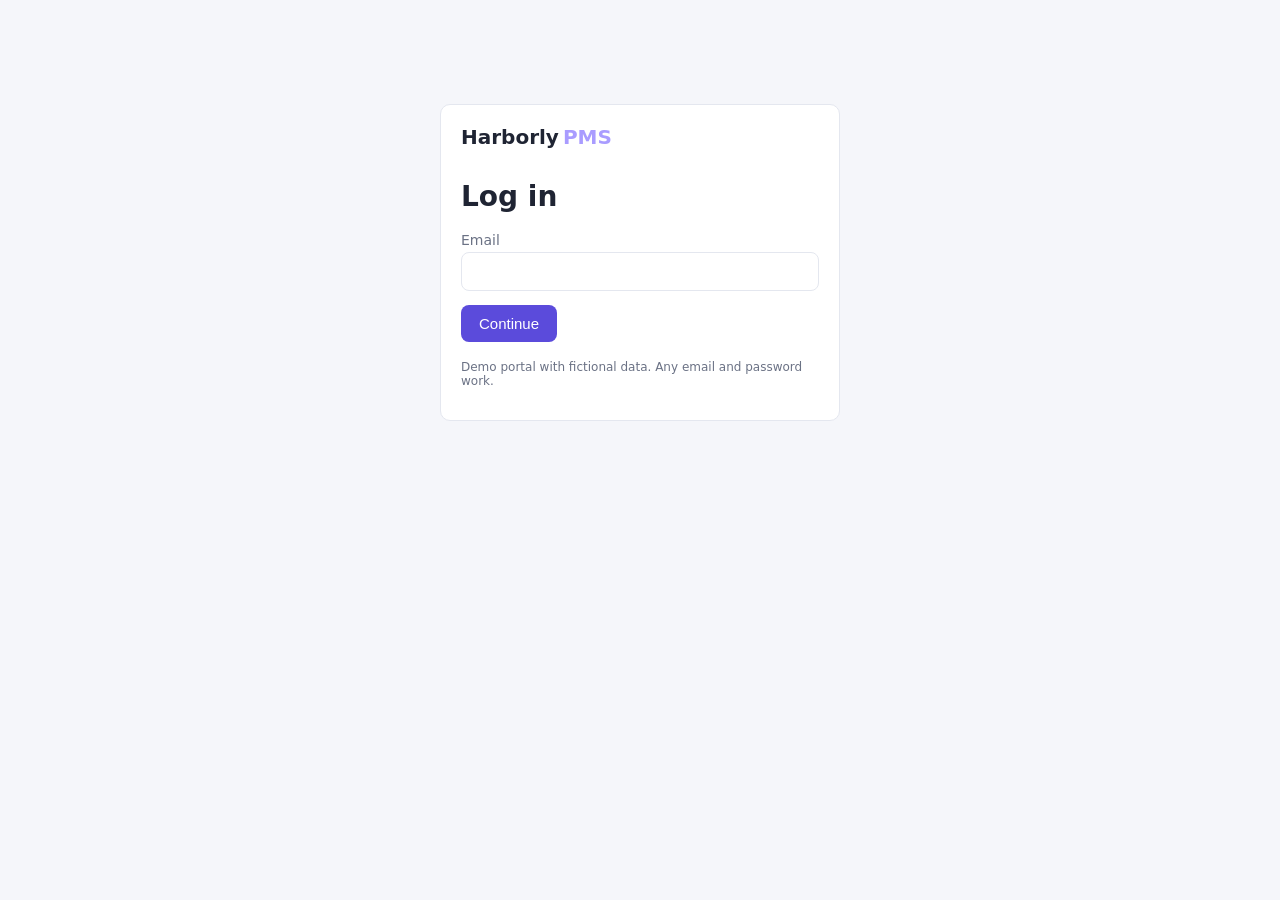
==== account.html @ 0a03e641 "Harborly PMS demo portal (fictional data) Co-Authored-By: Claude Opus 5.5 <noreply@anthropic.com> Cl" ====
<!doctype html><html lang="en"><head><meta charset="utf-8"><meta name="viewport" content="width=device-width,initial-scale=1"><title>Account - Harborly PMS</title><link rel="stylesheet" href="style.css"><script src="data.js"></script></head>
<body data-page="account"><div id="app"><div class="content"><header id="top"></header><main id="main"></main></div></div><script src="app.js"></script></body></html>
---- style.css ----
:root{--bg:#f5f6fa;--card:#fff;--ink:#1f2433;--muted:#6b7285;--brand:#5b4bdb;--line:#e4e7ef;--side:#1c1f2e}
*{box-sizing:border-box}body{margin:0;font-family:system-ui,-apple-system,Segoe UI,Roboto,sans-serif;background:var(--bg);color:var(--ink);font-size:14px}
#app{display:flex;min-height:100vh}.side{width:210px;background:var(--side);color:#cfd3e6;padding:18px 0;flex-shrink:0}
.brand{font-weight:800;font-size:20px;color:#fff;padding:0 20px 18px}.brand span{color:#a99cff;margin-left:4px;font-weight:600}
.brand.big{color:var(--ink);padding:0 0 12px}.side nav a{display:block;padding:10px 20px;color:#cfd3e6;text-decoration:none}.side nav a.on,.side nav a:hover{background:#2b2f45;color:#fff}
.content{flex:1;min-width:0}#top{display:flex;justify-content:space-between;align-items:center;padding:16px 28px;background:#fff;border-bottom:1px solid var(--line)}
#top h1{font-size:20px;margin:0}.who a{color:var(--brand)}#main{padding:24px 28px}
.card{background:var(--card);border:1px solid var(--line);border-radius:10px;padding:20px;margin-bottom:18px}.card h2{font-size:16px;margin:0 0 12px}
.grid{display:grid;grid-template-columns:repeat(3,1fr);gap:16px}.grid2{display:grid;grid-template-columns:1fr 1fr;gap:16px}.stat b{display:block;font-size:28px}
table{width:100%;border-collapse:collapse}th,td{text-align:left;padding:8px 10px;border-bottom:1px solid var(--line);white-space:nowrap}th{color:var(--muted);font-weight:600;font-size:12px;text-transform:uppercase}
.scroll{overflow-x:auto}.mono{font-family:ui-monospace,Menlo,monospace;font-size:12px}.muted{color:var(--muted)}
.kv{display:grid;grid-template-columns:170px 1fr;gap:8px 12px;margin:0}.kv dt{color:var(--muted)}.kv dd{margin:0}
.pill{padding:2px 8px;border-radius:10px;background:#eef;font-size:12px}.pill.inactive,.pill.cancelled{background:#fde8e8}.pill.active,.pill.confirmed{background:#e3f6ea}
.tabs{display:flex;gap:4px;margin-bottom:14px}.tabs a{padding:8px 14px;border-radius:8px;text-decoration:none;color:var(--ink);background:#e9ebf3}.tabs a.on{background:var(--brand);color:#fff}
.pager{margin-top:14px}.pager a{color:var(--brand);margin:0 6px}.chips{list-style:none;padding:0;display:flex;flex-wrap:wrap;gap:6px}.chips li{background:#eef;padding:4px 10px;border-radius:12px}
.photos{display:flex;gap:10px}.photos img{width:200px;border-radius:8px}tr.blocked td{background:#fafafa;color:#888}
.auth{max-width:400px;margin:80px auto}label{display:block;margin:12px 0 4px;color:var(--muted)}input{width:100%;padding:10px;border:1px solid var(--line);border-radius:8px;font-size:15px}
.filters{display:flex;gap:12px;align-items:end}.filters label{margin:0}.filters input{width:auto}
button{background:var(--brand);color:#fff;border:0;border-radius:8px;padding:10px 18px;font-size:15px;cursor:pointer;margin-top:14px}.note{font-size:12px;color:var(--muted);margin-top:18px}
@media(max-width:800px){#app{flex-direction:column}.side{width:auto}.grid,.grid2{grid-template-columns:1fr}}
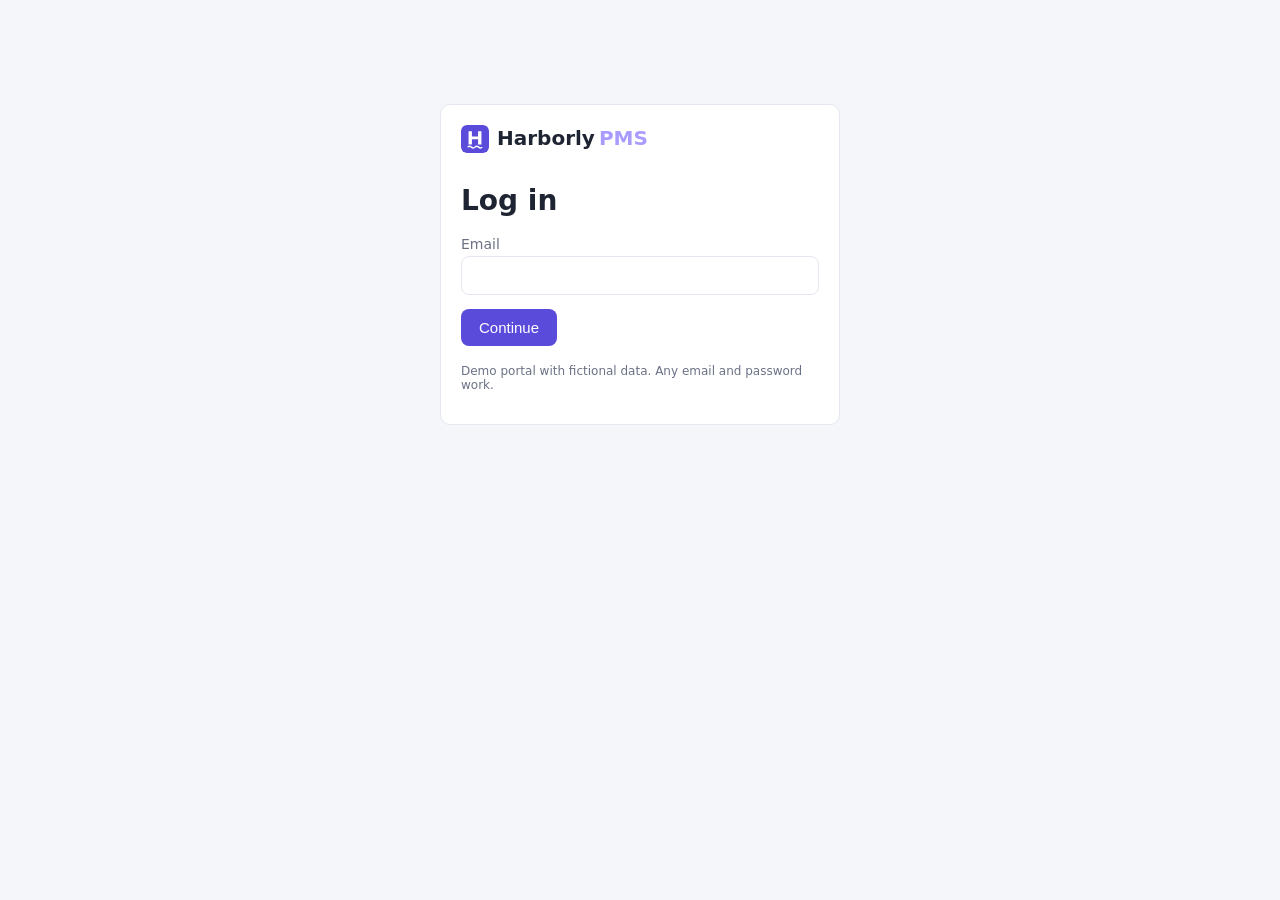
==== commit 56984c60: "Add Harborly logo, favicon and touch icon Co-Authored-By: Claude Opus 5.5 <noreply@anthropic.com> Cl" ====
--- a/account.html
+++ b/account.html
@@ -1,2 +1,2 @@
-<!doctype html><html lang="en"><head><meta charset="utf-8"><meta name="viewport" content="width=device-width,initial-scale=1"><title>Account - Harborly PMS</title><link rel="stylesheet" href="style.css"><script src="data.js"></script></head>
+<!doctype html><html lang="en"><head><meta charset="utf-8"><meta name="viewport" content="width=device-width,initial-scale=1"><title>Account - Harborly PMS</title><link rel="stylesheet" href="style.css"><link rel="icon" href="favicon.ico" sizes="32x32"><link rel="icon" href="logo.svg" type="image/svg+xml"><link rel="apple-touch-icon" href="apple-touch-icon.png"><meta property="og:image" content="https://fredeck-deck.github.io/harborly-pms-demo/logo-512.png"><meta property="og:site_name" content="Harborly PMS"><script src="data.js"></script></head>
 <body data-page="account"><div id="app"><div class="content"><header id="top"></header><main id="main"></main></div></div><script src="app.js"></script></body></html>
--- a/style.css
+++ b/style.css
@@ -18,3 +18,4 @@
 .filters{display:flex;gap:12px;align-items:end}.filters label{margin:0}.filters input{width:auto}
 button{background:var(--brand);color:#fff;border:0;border-radius:8px;padding:10px 18px;font-size:15px;cursor:pointer;margin-top:14px}.note{font-size:12px;color:var(--muted);margin-top:18px}
 @media(max-width:800px){#app{flex-direction:column}.side{width:auto}.grid,.grid2{grid-template-columns:1fr}}
+.logo{width:28px;height:28px;vertical-align:middle;margin-right:8px;border-radius:6px}
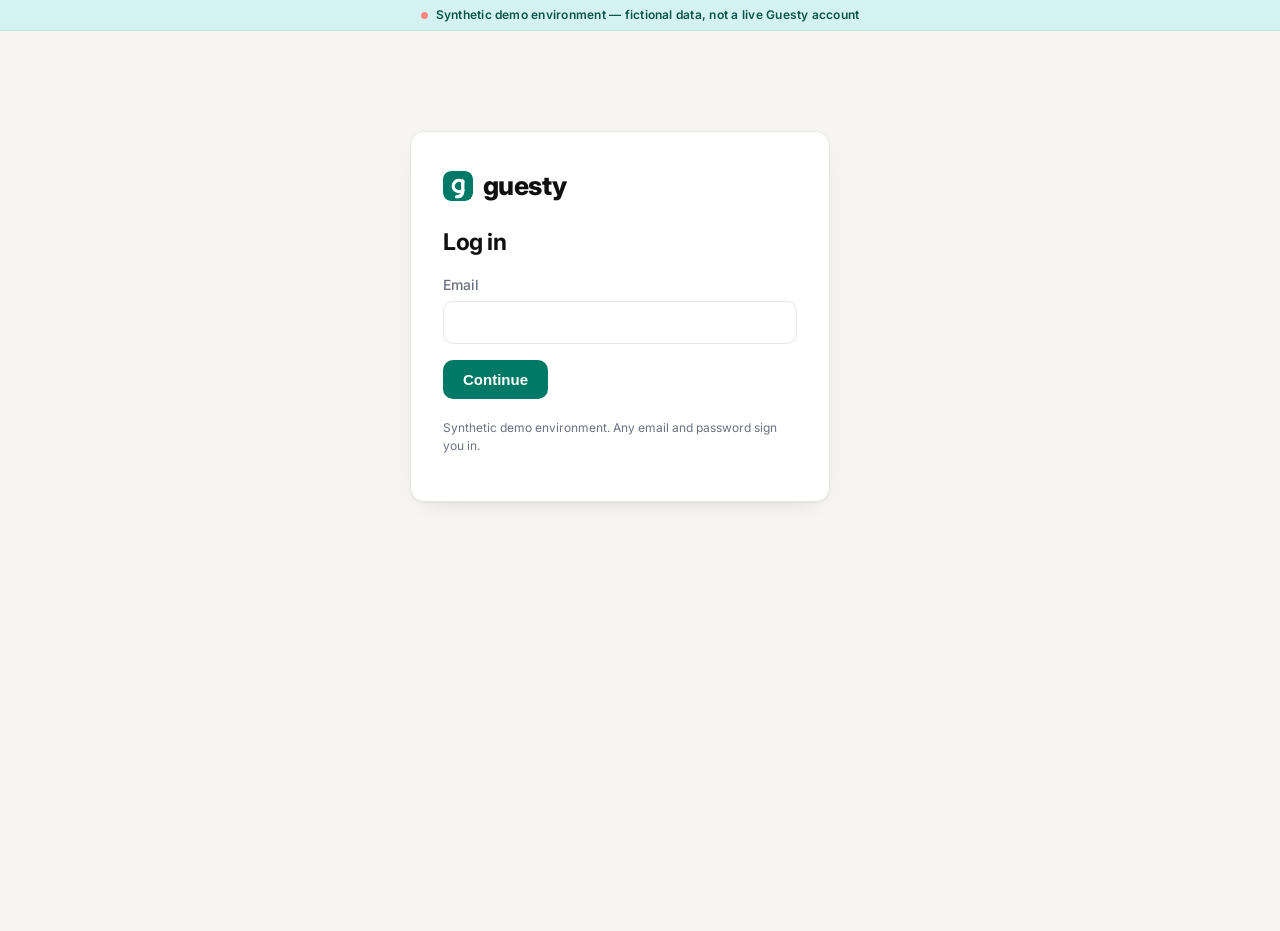
==== commit 01d0db40: "Reskin PMS demo to Guesty brand Guesty palette sampled from guesty.com (emerald #007a67, deep green " ====
--- a/account.html
+++ b/account.html
@@ -1,2 +1,2 @@
-<!doctype html><html lang="en"><head><meta charset="utf-8"><meta name="viewport" content="width=device-width,initial-scale=1"><title>Account - Harborly PMS</title><link rel="stylesheet" href="style.css"><link rel="icon" href="favicon.ico" sizes="32x32"><link rel="icon" href="logo.svg" type="image/svg+xml"><link rel="apple-touch-icon" href="apple-touch-icon.png"><meta property="og:image" content="https://fredeck-deck.github.io/harborly-pms-demo/logo-512.png"><meta property="og:site_name" content="Harborly PMS"><script src="data.js"></script></head>
+<!doctype html><html lang="en"><head><meta charset="utf-8"><meta name="viewport" content="width=device-width,initial-scale=1"><title>Account · Guesty</title><link rel="stylesheet" href="style.css"><link rel="icon" href="favicon.ico" sizes="32x32"><link rel="icon" href="logo.svg" type="image/svg+xml"><link rel="apple-touch-icon" href="apple-touch-icon.png"><meta property="og:image" content="https://fredeck-deck.github.io/harborly-pms-demo/logo-512.png"><meta property="og:site_name" content="Guesty"><script src="data.js"></script></head>
 <body data-page="account"><div id="app"><div class="content"><header id="top"></header><main id="main"></main></div></div><script src="app.js"></script></body></html>
--- a/style.css
+++ b/style.css
@@ -1,21 +1,96 @@
-:root{--bg:#f5f6fa;--card:#fff;--ink:#1f2433;--muted:#6b7285;--brand:#5b4bdb;--line:#e4e7ef;--side:#1c1f2e}
-*{box-sizing:border-box}body{margin:0;font-family:system-ui,-apple-system,Segoe UI,Roboto,sans-serif;background:var(--bg);color:var(--ink);font-size:14px}
-#app{display:flex;min-height:100vh}.side{width:210px;background:var(--side);color:#cfd3e6;padding:18px 0;flex-shrink:0}
-.brand{font-weight:800;font-size:20px;color:#fff;padding:0 20px 18px}.brand span{color:#a99cff;margin-left:4px;font-weight:600}
-.brand.big{color:var(--ink);padding:0 0 12px}.side nav a{display:block;padding:10px 20px;color:#cfd3e6;text-decoration:none}.side nav a.on,.side nav a:hover{background:#2b2f45;color:#fff}
-.content{flex:1;min-width:0}#top{display:flex;justify-content:space-between;align-items:center;padding:16px 28px;background:#fff;border-bottom:1px solid var(--line)}
-#top h1{font-size:20px;margin:0}.who a{color:var(--brand)}#main{padding:24px 28px}
-.card{background:var(--card);border:1px solid var(--line);border-radius:10px;padding:20px;margin-bottom:18px}.card h2{font-size:16px;margin:0 0 12px}
-.grid{display:grid;grid-template-columns:repeat(3,1fr);gap:16px}.grid2{display:grid;grid-template-columns:1fr 1fr;gap:16px}.stat b{display:block;font-size:28px}
-table{width:100%;border-collapse:collapse}th,td{text-align:left;padding:8px 10px;border-bottom:1px solid var(--line);white-space:nowrap}th{color:var(--muted);font-weight:600;font-size:12px;text-transform:uppercase}
-.scroll{overflow-x:auto}.mono{font-family:ui-monospace,Menlo,monospace;font-size:12px}.muted{color:var(--muted)}
-.kv{display:grid;grid-template-columns:170px 1fr;gap:8px 12px;margin:0}.kv dt{color:var(--muted)}.kv dd{margin:0}
-.pill{padding:2px 8px;border-radius:10px;background:#eef;font-size:12px}.pill.inactive,.pill.cancelled{background:#fde8e8}.pill.active,.pill.confirmed{background:#e3f6ea}
-.tabs{display:flex;gap:4px;margin-bottom:14px}.tabs a{padding:8px 14px;border-radius:8px;text-decoration:none;color:var(--ink);background:#e9ebf3}.tabs a.on{background:var(--brand);color:#fff}
-.pager{margin-top:14px}.pager a{color:var(--brand);margin:0 6px}.chips{list-style:none;padding:0;display:flex;flex-wrap:wrap;gap:6px}.chips li{background:#eef;padding:4px 10px;border-radius:12px}
-.photos{display:flex;gap:10px}.photos img{width:200px;border-radius:8px}tr.blocked td{background:#fafafa;color:#888}
-.auth{max-width:400px;margin:80px auto}label{display:block;margin:12px 0 4px;color:var(--muted)}input{width:100%;padding:10px;border:1px solid var(--line);border-radius:8px;font-size:15px}
-.filters{display:flex;gap:12px;align-items:end}.filters label{margin:0}.filters input{width:auto}
-button{background:var(--brand);color:#fff;border:0;border-radius:8px;padding:10px 18px;font-size:15px;cursor:pointer;margin-top:14px}.note{font-size:12px;color:var(--muted);margin-top:18px}
-@media(max-width:800px){#app{flex-direction:column}.side{width:auto}.grid,.grid2{grid-template-columns:1fr}}
-.logo{width:28px;height:28px;vertical-align:middle;margin-right:8px;border-radius:6px}
+/* Guesty (demo reskin). Palette sampled from guesty.com: emerald #007a67, deep green #072c23,
+   ink #101010, cream #faf9f8/#f7f5f2, mint #d5f2f2, coral accent #fa877d. */
+@import url('https://fonts.googleapis.com/css2?family=Inter:wght@400;500;600;700;800&display=swap');
+
+:root{
+  --bg:#f7f5f2;        /* cream page */
+  --card:#ffffff;
+  --ink:#101010;
+  --muted:#6b7280;
+  --brand:#007a67;     /* Guesty emerald */
+  --brand-ink:#ffffff;
+  --brand-deep:#072c23;/* deep green sidebar */
+  --brand-soft:#e7f6f4;/* mint tint */
+  --coral:#fa877d;
+  --line:#e8e6e1;
+  --side:#072c23;
+  --radius:14px;
+  --shadow:0 1px 2px rgba(16,16,16,.04), 0 8px 24px -16px rgba(7,44,35,.25);
+}
+*{box-sizing:border-box}
+html{-webkit-font-smoothing:antialiased;text-rendering:optimizeLegibility}
+body{margin:0;font-family:'Inter',system-ui,-apple-system,Segoe UI,Roboto,sans-serif;background:var(--bg);color:var(--ink);font-size:14px;line-height:1.5}
+a{color:var(--brand)}
+
+/* ---- synthetic-data ribbon ---- */
+.synthetic{position:sticky;top:0;z-index:50;display:flex;align-items:center;justify-content:center;gap:8px;
+  font-size:12px;font-weight:600;letter-spacing:.02em;color:#0c554f;background:#d5f2f2;border-bottom:1px solid #bce5e5;padding:6px 14px}
+.synthetic .dot{width:7px;height:7px;border-radius:50%;background:var(--coral)}
+
+/* ---- app shell ---- */
+#app{display:flex;min-height:100vh}
+.side{width:230px;background:var(--side);color:#cfe6df;padding:22px 0;flex-shrink:0;display:flex;flex-direction:column}
+.brand{display:flex;align-items:center;gap:10px;font-weight:800;font-size:21px;color:#fff;padding:0 22px 22px;letter-spacing:-.02em}
+.brand span{color:#8fd3c6;font-weight:600;font-size:13px;letter-spacing:.06em;text-transform:uppercase;margin-left:2px}
+.brand.big{color:var(--ink);padding:0 0 16px;font-size:26px}.brand.big span{color:var(--brand)}
+.side nav{display:flex;flex-direction:column;gap:2px;padding:0 12px}
+.side nav a{display:flex;align-items:center;gap:10px;padding:10px 14px;color:#cfe6df;text-decoration:none;border-radius:10px;font-weight:500;transition:background .12s,color .12s}
+.side nav a:hover{background:rgba(255,255,255,.06);color:#fff}
+.side nav a.on{background:var(--brand);color:#fff}
+.side .foot{margin-top:auto;padding:16px 22px 0;color:#6f9a8f;font-size:11px}
+
+.content{flex:1;min-width:0;display:flex;flex-direction:column}
+#top{display:flex;justify-content:space-between;align-items:center;padding:18px 32px;background:#fff;border-bottom:1px solid var(--line)}
+#top h1{font-size:20px;margin:0;font-weight:700;letter-spacing:-.01em}
+.who{color:var(--muted);font-size:13px}.who a{color:var(--brand);font-weight:600;text-decoration:none}.who a:hover{text-decoration:underline}
+#main{padding:28px 32px;max-width:1240px}
+
+/* ---- cards & type ---- */
+.card{background:var(--card);border:1px solid var(--line);border-radius:var(--radius);padding:22px;margin-bottom:18px;box-shadow:var(--shadow)}
+.card h2{font-size:15px;margin:0 0 14px;font-weight:700;letter-spacing:-.01em}
+.card h3{font-size:13px;margin:18px 0 8px;font-weight:700;color:var(--ink)}
+.grid{display:grid;grid-template-columns:repeat(3,1fr);gap:16px}
+.grid2{display:grid;grid-template-columns:1fr 1fr;gap:16px}
+.stat b{display:block;font-size:30px;font-weight:800;letter-spacing:-.02em;margin-bottom:2px}
+.stat{color:var(--muted);font-weight:500}
+
+/* ---- tables ---- */
+table{width:100%;border-collapse:collapse}
+th,td{text-align:left;padding:10px 12px;border-bottom:1px solid var(--line);white-space:nowrap}
+th{color:var(--muted);font-weight:600;font-size:11px;text-transform:uppercase;letter-spacing:.04em}
+tbody tr:hover{background:#faf9f8}
+.scroll{overflow-x:auto;border-radius:10px}
+.mono{font-family:ui-monospace,'SF Mono',Menlo,monospace;font-size:12px;color:#475569}
+.muted{color:var(--muted)}
+
+.kv{display:grid;grid-template-columns:180px 1fr;gap:10px 16px;margin:0}
+.kv dt{color:var(--muted)}.kv dd{margin:0;font-weight:500}
+
+.pill{display:inline-block;padding:2px 10px;border-radius:999px;background:#eef2f1;font-size:12px;font-weight:600;color:#475569}
+.pill.active,.pill.confirmed{background:#e7f6f4;color:#007a67}
+.pill.inactive,.pill.cancelled{background:#fde8e6;color:#c0392b}
+
+.tabs{display:flex;gap:4px;margin-bottom:16px}
+.tabs a{padding:9px 16px;border-radius:999px;text-decoration:none;color:var(--ink);background:#fff;border:1px solid var(--line);font-weight:600;font-size:13px}
+.tabs a:hover{border-color:#cfe6df}
+.tabs a.on{background:var(--brand);color:#fff;border-color:var(--brand)}
+
+.pager{margin-top:16px;color:var(--muted);font-size:13px}.pager a{color:var(--brand);margin:0 8px;text-decoration:none;font-weight:600}
+.chips{list-style:none;padding:0;margin:0;display:flex;flex-wrap:wrap;gap:8px}
+.chips li{background:var(--brand-soft);color:#0c554f;padding:5px 12px;border-radius:999px;font-size:13px;font-weight:500}
+.photos{display:flex;gap:12px;flex-wrap:wrap}.photos img{width:200px;height:134px;object-fit:cover;border-radius:12px;border:1px solid var(--line)}
+tr.blocked td{background:#faf9f8;color:#9aa1ab}
+
+/* ---- auth ---- */
+.auth{max-width:420px;margin:72px auto;padding:34px 32px}
+.auth h1{font-size:23px;margin:4px 0 2px;letter-spacing:-.02em}
+label{display:block;margin:14px 0 6px;color:var(--muted);font-weight:500}
+input{width:100%;padding:11px 13px;border:1px solid var(--line);border-radius:10px;font-size:15px;font-family:inherit;background:#fff;color:var(--ink)}
+input:focus{outline:none;border-color:var(--brand);box-shadow:0 0 0 3px rgba(0,122,103,.14)}
+.filters{display:flex;gap:14px;align-items:end;flex-wrap:wrap}.filters label{margin:0}.filters input{width:auto}
+button{background:var(--brand);color:#fff;border:0;border-radius:10px;padding:11px 20px;font-size:15px;font-weight:600;cursor:pointer;margin-top:16px;transition:background .12s}
+button:hover{background:#00695a}
+.note{font-size:12px;color:var(--muted);margin-top:20px}
+.logo{width:30px;height:30px;vertical-align:middle;border-radius:8px}
+
+@media(max-width:820px){#app{flex-direction:column}.side{width:auto;flex-direction:row;flex-wrap:wrap;padding:12px}.side nav{flex-direction:row;flex-wrap:wrap}.side .foot{display:none}.grid,.grid2{grid-template-columns:1fr}#main{padding:20px 16px}}
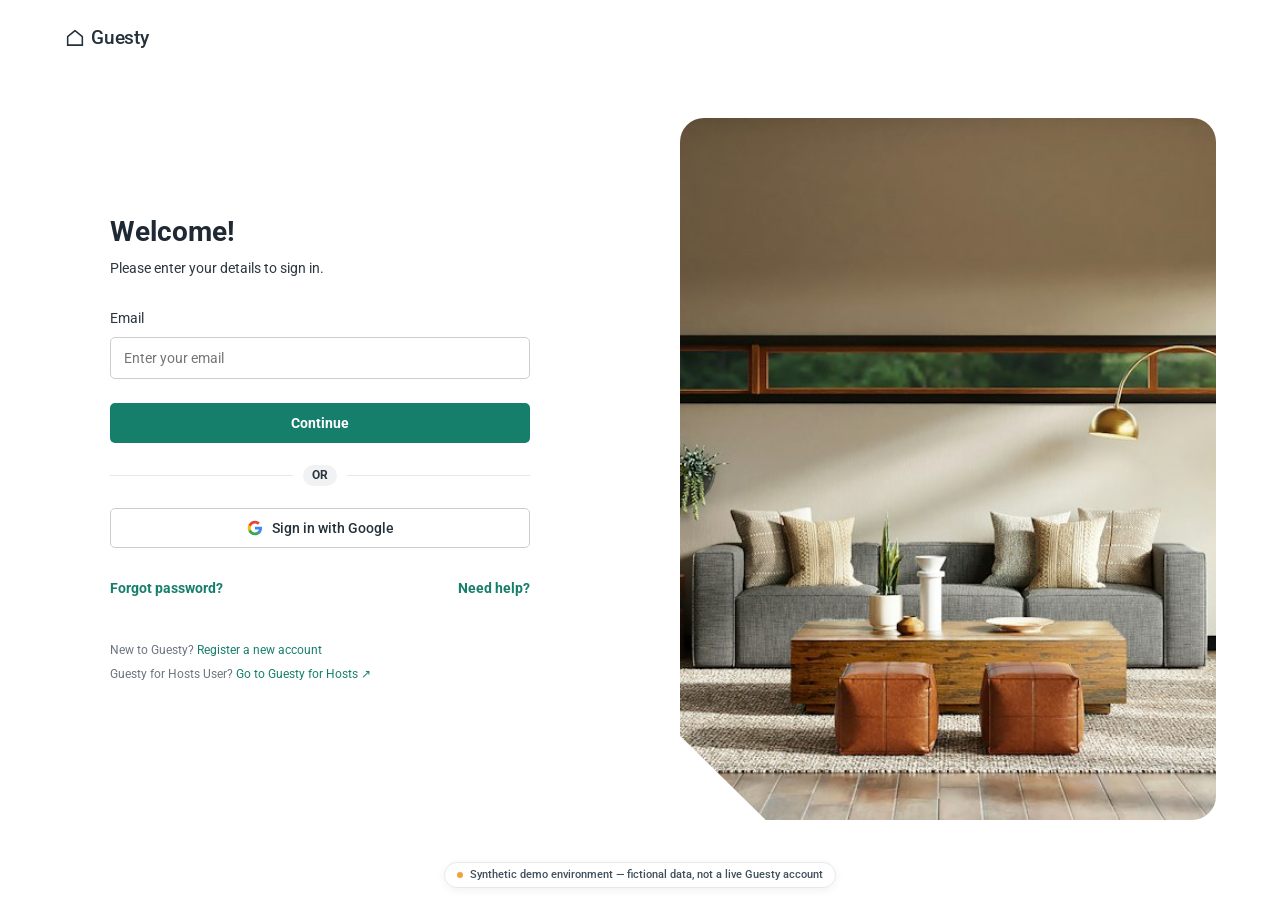
==== commit edbec580: "feat: restyle to match the real Guesty login and app shell Two-step Welcome login with photo panel, " ====
--- a/account.html
+++ b/account.html
@@ -1,2 +1,2 @@
-<!doctype html><html lang="en"><head><meta charset="utf-8"><meta name="viewport" content="width=device-width,initial-scale=1"><title>Account · Guesty</title><link rel="stylesheet" href="style.css"><link rel="icon" href="favicon.ico" sizes="32x32"><link rel="icon" href="logo.svg" type="image/svg+xml"><link rel="apple-touch-icon" href="apple-touch-icon.png"><meta property="og:image" content="https://fredeck-deck.github.io/harborly-pms-demo/logo-512.png"><meta property="og:site_name" content="Guesty"><script src="data.js"></script></head>
+<!doctype html><html lang="en"><head><meta charset="utf-8"><meta name="robots" content="noindex,nofollow"><meta name="viewport" content="width=device-width,initial-scale=1"><title>Account · Guesty</title><link rel="stylesheet" href="style.css"><link rel="icon" href="favicon.svg" type="image/svg+xml"><link rel="icon" href="favicon.ico" sizes="32x32"><link rel="icon" href="logo.svg" type="image/svg+xml"><link rel="apple-touch-icon" href="apple-touch-icon.png"><meta property="og:image" content="https://fredeck-deck.github.io/guesty-demo/logo-512.png"><meta property="og:site_name" content="Guesty"><script src="data.js"></script></head>
 <body data-page="account"><div id="app"><div class="content"><header id="top"></header><main id="main"></main></div></div><script src="app.js"></script></body></html>
--- a/style.css
+++ b/style.css
@@ -1,96 +1,164 @@
-/* Guesty (demo reskin). Palette sampled from guesty.com: emerald #007a67, deep green #072c23,
-   ink #101010, cream #faf9f8/#f7f5f2, mint #d5f2f2, coral accent #fa877d. */
-@import url('https://fonts.googleapis.com/css2?family=Inter:wght@400;500;600;700;800&display=swap');
+/* Guesty (demo reskin). Layout and palette follow the app.guesty.com login and app shell:
+   teal header, white sidebar, grey canvas, uppercase table heads, blue links and tabs. */
+@import url('https://fonts.googleapis.com/css2?family=Roboto:wght@400;500;700&display=swap');
 
 :root{
-  --bg:#f7f5f2;        /* cream page */
-  --card:#ffffff;
-  --ink:#101010;
-  --muted:#6b7280;
-  --brand:#007a67;     /* Guesty emerald */
-  --brand-ink:#ffffff;
-  --brand-deep:#072c23;/* deep green sidebar */
-  --brand-soft:#e7f6f4;/* mint tint */
-  --coral:#fa877d;
-  --line:#e8e6e1;
-  --side:#072c23;
-  --radius:14px;
-  --shadow:0 1px 2px rgba(16,16,16,.04), 0 8px 24px -16px rgba(7,44,35,.25);
+  --brand:#167f6c;       /* header / primary button teal */
+  --brand-hover:#11705f;
+  --brand-soft:#e3f2ef;
+  --link:#2b6bd6;        /* links, active tab */
+  --ink:#1f2933;
+  --muted:#6b7480;
+  --line:#e4e7eb;
+  --canvas:#f4f5f7;
+  --ok:#1a7f4b; --ok-bg:#e6f5ec;
+  --bad:#d6293e; --bad-bg:#fdecee;
 }
 *{box-sizing:border-box}
-html{-webkit-font-smoothing:antialiased;text-rendering:optimizeLegibility}
-body{margin:0;font-family:'Inter',system-ui,-apple-system,Segoe UI,Roboto,sans-serif;background:var(--bg);color:var(--ink);font-size:14px;line-height:1.5}
-a{color:var(--brand)}
+html{-webkit-font-smoothing:antialiased}
+body{margin:0;font-family:'Roboto',Helvetica,Arial,sans-serif;color:var(--ink);font-size:14px;line-height:1.45;background:var(--canvas)}
+a{color:var(--link);text-decoration:none}
+a:hover{text-decoration:underline}
+button{font-family:inherit}
 
 /* ---- synthetic-data ribbon ---- */
-.synthetic{position:sticky;top:0;z-index:50;display:flex;align-items:center;justify-content:center;gap:8px;
-  font-size:12px;font-weight:600;letter-spacing:.02em;color:#0c554f;background:#d5f2f2;border-bottom:1px solid #bce5e5;padding:6px 14px}
-.synthetic .dot{width:7px;height:7px;border-radius:50%;background:var(--coral)}
+.synthetic{position:fixed;left:50%;bottom:12px;transform:translateX(-50%);z-index:50;display:flex;align-items:center;gap:7px;
+  font-size:11px;font-weight:500;color:#41505c;background:rgba(255,255,255,.92);border:1px solid var(--line);border-radius:999px;padding:4px 12px;box-shadow:0 2px 8px rgba(0,0,0,.06)}
+.synthetic .dot{width:6px;height:6px;border-radius:50%;background:#f0a33a}
+
+/* ---- logo ---- */
+.wordmark{display:inline-flex;align-items:center;gap:5px;font-size:19px;font-weight:500;letter-spacing:-.01em;color:inherit}
+.wordmark svg{width:22px;height:22px}
+
+/* ---- auth ---- */
+body[data-page=login]{background:#fff}
+.auth-page{min-height:100vh;display:grid;grid-template-columns:1fr 1fr;grid-template-rows:auto 1fr}
+.auth-page .auth-top{grid-column:1/-1;padding:24px 64px;color:#24313b}
+.auth-form{display:flex;align-items:center;justify-content:center;padding:0 40px 80px}
+.auth-form .inner{width:100%;max-width:420px}
+.auth-photo{padding:40px 64px 80px 40px;display:flex;align-items:center}
+.auth-photo div{width:100%;height:100%;max-height:760px;min-height:480px;border-radius:24px;background:url(auth-photo.jpg) center/cover;
+  clip-path:polygon(0 0,100% 0,100% 100%,16% 100%,0 88%)}
+.auth h1{font-size:28px;font-weight:700;margin:0 0 6px}
+.auth .lead{margin:0 0 30px;color:#2b3640}
+.auth label{display:block;margin:0 0 8px;font-size:14px;color:#2b3640}
+.auth input[type=email],.auth input[type=password],.auth input[type=text]{width:100%;height:42px;padding:0 13px;border:1px solid #c9ced4;border-radius:5px;font-size:14px;font-family:inherit;color:var(--ink)}
+.auth input:focus{outline:none;border:2px solid var(--brand);padding:0 12px}
+.auth .who-row{display:flex;justify-content:space-between;align-items:center;margin:0 0 26px}
+.auth .who-row a,.auth .links a,.auth .resend a{color:var(--brand);font-weight:700}
+.pw-wrap{position:relative}.pw-wrap .eye{position:absolute;right:12px;top:12px;width:18px;height:18px;color:#8a949e;cursor:pointer}
+.auth .check{display:flex;align-items:center;gap:9px;margin:18px 0 0;color:#2b3640;cursor:pointer}
+.auth .check input{width:18px;height:18px;margin:0;accent-color:var(--brand)}
+.btn{display:block;width:100%;height:40px;margin-top:24px;border:0;border-radius:5px;background:var(--brand);color:#fff;font-size:14px;font-weight:700;cursor:pointer}
+.btn:hover{background:var(--brand-hover)}
+.btn:disabled{background:#8fc3b9;cursor:default}
+.btn.ghost{background:#fff;color:#24313b;border:1px solid #c9ced4;font-weight:500;display:flex;align-items:center;justify-content:center;gap:9px;margin-top:0}
+.btn.ghost:hover{background:#f7f8f9}
+.or{display:flex;align-items:center;gap:10px;margin:22px 0;color:#2b3640;font-size:12px;font-weight:700}
+.or:before,.or:after{content:"";flex:1;height:1px;background:var(--line)}
+.or span{background:#f0f2f4;border-radius:999px;padding:2px 9px}
+.links{display:flex;justify-content:space-between;margin-top:30px}
+.small{margin-top:40px;font-size:12px;color:var(--muted);line-height:2}
+.small a{color:var(--brand)}
+.sms-icon{width:80px;height:80px;border-radius:50%;background:var(--brand-soft);display:flex;align-items:center;justify-content:center;color:var(--brand);margin-bottom:26px}
+.phone{font-size:24px;font-weight:700;color:var(--brand);margin:0 0 34px}
+.codes{display:flex;gap:4px;margin-bottom:22px}
+.codes input{width:40px!important;height:48px!important;padding:0!important;text-align:center;font-size:20px!important}
+.resend{color:#2b3640}.resend a.wait{color:#8fc3b9;pointer-events:none}
+.back{display:block;text-align:center;margin-top:18px;color:#24313b;font-weight:700}
+.err{color:var(--bad);margin:10px 0 0;font-size:13px}
+.signing{color:var(--muted);display:flex;align-items:center;gap:10px}
+.spin{width:18px;height:18px;border:2px solid #cfd6dc;border-top-color:var(--brand);border-radius:50%;animation:sp .8s linear infinite}
+@keyframes sp{to{transform:rotate(360deg)}}
 
 /* ---- app shell ---- */
-#app{display:flex;min-height:100vh}
-.side{width:230px;background:var(--side);color:#cfe6df;padding:22px 0;flex-shrink:0;display:flex;flex-direction:column}
-.brand{display:flex;align-items:center;gap:10px;font-weight:800;font-size:21px;color:#fff;padding:0 22px 22px;letter-spacing:-.02em}
-.brand span{color:#8fd3c6;font-weight:600;font-size:13px;letter-spacing:.06em;text-transform:uppercase;margin-left:2px}
-.brand.big{color:var(--ink);padding:0 0 16px;font-size:26px}.brand.big span{color:var(--brand)}
-.side nav{display:flex;flex-direction:column;gap:2px;padding:0 12px}
-.side nav a{display:flex;align-items:center;gap:10px;padding:10px 14px;color:#cfe6df;text-decoration:none;border-radius:10px;font-weight:500;transition:background .12s,color .12s}
-.side nav a:hover{background:rgba(255,255,255,.06);color:#fff}
-.side nav a.on{background:var(--brand);color:#fff}
-.side .foot{margin-top:auto;padding:16px 22px 0;color:#6f9a8f;font-size:11px}
+.topbar{position:sticky;top:0;z-index:20;height:56px;background:var(--brand);color:#fff;display:flex;align-items:center;padding:0 20px;gap:18px}
+.topbar .burger{width:20px;height:20px;opacity:.95}
+.topbar .wordmark{color:#fff}
+.search{position:absolute;left:50%;transform:translateX(-50%);width:400px;height:40px;border-radius:6px;background:rgba(255,255,255,.12);display:flex;align-items:center;gap:8px;padding:0 16px;font-weight:500;color:#fff}
+.search kbd{font:inherit;font-size:11px;border:1px solid rgba(255,255,255,.7);border-radius:3px;padding:0 4px}
+.tools{margin-left:auto;display:flex;align-items:center;gap:22px}
+.tools svg{width:20px;height:20px}
+.bell{position:relative}.bell b{position:absolute;top:-9px;right:-10px;background:#e4f6c4;color:#24313b;font-size:10px;font-weight:700;border-radius:8px;padding:0 4px}
+.acct{display:flex;align-items:center;gap:10px;font-size:13px;position:relative;cursor:pointer}
+.avatar{width:30px;height:30px;border-radius:50%;background:#fff;color:var(--brand);font-size:12px;font-weight:700;display:flex;align-items:center;justify-content:center}
+.menu{display:none;position:absolute;right:0;top:40px;background:#fff;color:var(--ink);border:1px solid var(--line);border-radius:6px;box-shadow:0 8px 24px rgba(0,0,0,.12);min-width:180px;padding:6px 0}
+.menu.open{display:block}.menu a{display:block;padding:8px 16px;color:var(--ink)}.menu a:hover{background:var(--canvas);text-decoration:none}
+
+#app{display:flex;min-height:calc(100vh - 56px)}
+.side{width:245px;flex-shrink:0;background:#fff;border-right:1px solid var(--line);padding:16px 12px}
+.side a{display:flex;align-items:center;gap:12px;padding:9px 10px;border-radius:6px;color:#24313b;font-weight:500;font-size:14.5px}
+.side a:hover{background:var(--canvas);text-decoration:none}
+.side a.on{background:var(--brand-soft);color:var(--brand)}
+.side a svg{width:19px;height:19px;flex-shrink:0}
+.side a .badge{margin-left:auto;background:#d8ece8;color:#24313b;font-size:11px;font-weight:700;border-radius:6px;padding:1px 6px}
+.side a.ai{color:#7b6cf0}
 
 .content{flex:1;min-width:0;display:flex;flex-direction:column}
-#top{display:flex;justify-content:space-between;align-items:center;padding:18px 32px;background:#fff;border-bottom:1px solid var(--line)}
-#top h1{font-size:20px;margin:0;font-weight:700;letter-spacing:-.01em}
-.who{color:var(--muted);font-size:13px}.who a{color:var(--brand);font-weight:600;text-decoration:none}.who a:hover{text-decoration:underline}
-#main{padding:28px 32px;max-width:1240px}
+.crumbs{background:#fff;border-bottom:1px solid var(--line);padding:16px 30px;color:#24313b}
+.crumbs a{color:#24313b}.crumbs .sep{margin:0 12px;color:#8a949e}.crumbs b{font-weight:500}
+#main{padding:22px 30px 60px}
+.page-head{display:flex;align-items:flex-start;gap:16px;margin-bottom:18px}
+.page-head h1{font-size:18px;font-weight:500;margin:0}
+.page-head p{margin:3px 0 0;color:#2b3640}
+.page-head .actions{margin-left:auto;display:flex;gap:16px;align-items:center}
+.page-head .actions a{font-weight:500}
+.pbtn{background:var(--brand);color:#fff!important;border-radius:5px;padding:9px 16px;font-weight:500}
+.pbtn:hover{background:var(--brand-hover);text-decoration:none}
 
-/* ---- cards & type ---- */
-.card{background:var(--card);border:1px solid var(--line);border-radius:var(--radius);padding:22px;margin-bottom:18px;box-shadow:var(--shadow)}
-.card h2{font-size:15px;margin:0 0 14px;font-weight:700;letter-spacing:-.01em}
-.card h3{font-size:13px;margin:18px 0 8px;font-weight:700;color:var(--ink)}
-.grid{display:grid;grid-template-columns:repeat(3,1fr);gap:16px}
+.panel{background:#fff;border:1px solid var(--line);border-radius:4px;margin-bottom:18px}
+.panel>h2{font-size:15px;font-weight:500;margin:0;padding:16px 20px;border-bottom:1px solid var(--line)}
+.panel .body{padding:18px 20px}
+.toolbar{display:flex;align-items:center;gap:16px;padding:14px 16px}
+.chip{background:var(--canvas);border-radius:4px;padding:9px 30px 9px 30px}
+.fake-input{display:flex;align-items:center;gap:10px;border:1px solid #c9ced4;border-radius:4px;padding:8px 14px;color:#8a949e;width:250px}
+.grid{display:grid;grid-template-columns:repeat(3,1fr);gap:16px;margin-bottom:18px}
 .grid2{display:grid;grid-template-columns:1fr 1fr;gap:16px}
-.stat b{display:block;font-size:30px;font-weight:800;letter-spacing:-.02em;margin-bottom:2px}
-.stat{color:var(--muted);font-weight:500}
+.stat{padding:18px 20px}.stat b{display:block;font-size:28px;font-weight:500;margin-bottom:2px}.stat span{color:var(--muted)}
 
-/* ---- tables ---- */
-table{width:100%;border-collapse:collapse}
-th,td{text-align:left;padding:10px 12px;border-bottom:1px solid var(--line);white-space:nowrap}
-th{color:var(--muted);font-weight:600;font-size:11px;text-transform:uppercase;letter-spacing:.04em}
-tbody tr:hover{background:#faf9f8}
-.scroll{overflow-x:auto;border-radius:10px}
-.mono{font-family:ui-monospace,'SF Mono',Menlo,monospace;font-size:12px;color:#475569}
+.tabs{display:flex;gap:6px;border-bottom:1px solid var(--line);margin-bottom:0;background:#fff;padding:0 10px}
+.tabs a{padding:13px 16px;color:#5d6873;border-bottom:2px solid transparent;margin-bottom:-1px}
+.tabs a:hover{text-decoration:none;color:var(--ink)}
+.tabs a.on{color:var(--link);border-bottom-color:var(--link)}
+.tabs-wrap{margin-bottom:18px;border:1px solid var(--line);border-radius:4px;overflow:hidden}
+.tabs-wrap .tabs{border-bottom:0}
+
+table{width:100%;border-collapse:collapse;background:#fff}
+th,td{text-align:left;padding:0 16px;height:64px;border-bottom:1px solid var(--line);white-space:nowrap}
+thead th{height:48px;color:#6b7480;font-weight:400;font-size:13px;text-transform:uppercase;letter-spacing:.02em;border-bottom:1px solid #c9ced4}
+tbody tr:hover{background:#fafbfc}
+.scroll{overflow-x:auto}
+.mono{font-family:ui-monospace,'SF Mono',Menlo,monospace;font-size:12.5px;color:#3c4752}
 .muted{color:var(--muted)}
+.count{padding:14px 16px;color:var(--muted);margin:0}
 
-.kv{display:grid;grid-template-columns:180px 1fr;gap:10px 16px;margin:0}
-.kv dt{color:var(--muted)}.kv dd{margin:0;font-weight:500}
+.kv{display:grid;grid-template-columns:180px 1fr;gap:12px 16px;margin:0}
+.kv dt{color:var(--muted)}.kv dd{margin:0}
 
-.pill{display:inline-block;padding:2px 10px;border-radius:999px;background:#eef2f1;font-size:12px;font-weight:600;color:#475569}
-.pill.active,.pill.confirmed{background:#e7f6f4;color:#007a67}
-.pill.inactive,.pill.cancelled{background:#fde8e6;color:#c0392b}
+.pill{display:inline-flex;align-items:center;gap:6px;padding:2px 9px;border-radius:4px;background:#eef0f2;font-size:12px;color:#3c4752}
+.pill:before{content:"";width:6px;height:6px;border-radius:50%;background:currentColor}
+.pill.active,.pill.confirmed{background:var(--ok-bg);color:var(--ok)}
+.pill.inactive,.pill.cancelled{background:var(--bad-bg);color:var(--bad)}
+.pill.inquiry,.pill.pending{background:#fff4e0;color:#a35f00}
 
-.tabs{display:flex;gap:4px;margin-bottom:16px}
-.tabs a{padding:9px 16px;border-radius:999px;text-decoration:none;color:var(--ink);background:#fff;border:1px solid var(--line);font-weight:600;font-size:13px}
-.tabs a:hover{border-color:#cfe6df}
-.tabs a.on{background:var(--brand);color:#fff;border-color:var(--brand)}
+.pager{display:flex;align-items:center;gap:14px;justify-content:flex-end;padding:14px 16px;color:var(--muted);font-size:13px}
+.pager a{font-weight:500}
+.filters{display:flex;gap:14px;align-items:end;flex-wrap:wrap;padding:14px 16px;border-bottom:1px solid var(--line)}
+.filters label{display:flex;flex-direction:column;gap:4px;font-size:12px;color:var(--muted)}
+.filters input{height:36px;border:1px solid #c9ced4;border-radius:4px;padding:0 10px;font-family:inherit}
+.filters button{height:36px;border:0;border-radius:5px;background:var(--brand);color:#fff;padding:0 16px;font-weight:500;cursor:pointer}
+.chips{list-style:none;padding:0;margin:0;display:flex;flex-wrap:wrap;gap:8px}
+.chips li{background:var(--canvas);border:1px solid var(--line);padding:4px 11px;border-radius:4px;font-size:13px}
+.photos{display:flex;gap:12px;flex-wrap:wrap}.photos img{width:200px;height:134px;object-fit:cover;border-radius:4px;border:1px solid var(--line)}
+.body h3{font-size:13px;font-weight:500;margin:20px 0 8px;color:var(--muted);text-transform:uppercase;letter-spacing:.02em}
+.body p{margin:0}
+tr.blocked td{background:#fafbfc;color:#9aa1ab}
 
-.pager{margin-top:16px;color:var(--muted);font-size:13px}.pager a{color:var(--brand);margin:0 8px;text-decoration:none;font-weight:600}
-.chips{list-style:none;padding:0;margin:0;display:flex;flex-wrap:wrap;gap:8px}
-.chips li{background:var(--brand-soft);color:#0c554f;padding:5px 12px;border-radius:999px;font-size:13px;font-weight:500}
-.photos{display:flex;gap:12px;flex-wrap:wrap}.photos img{width:200px;height:134px;object-fit:cover;border-radius:12px;border:1px solid var(--line)}
-tr.blocked td{background:#faf9f8;color:#9aa1ab}
-
-/* ---- auth ---- */
-.auth{max-width:420px;margin:72px auto;padding:34px 32px}
-.auth h1{font-size:23px;margin:4px 0 2px;letter-spacing:-.02em}
-label{display:block;margin:14px 0 6px;color:var(--muted);font-weight:500}
-input{width:100%;padding:11px 13px;border:1px solid var(--line);border-radius:10px;font-size:15px;font-family:inherit;background:#fff;color:var(--ink)}
-input:focus{outline:none;border-color:var(--brand);box-shadow:0 0 0 3px rgba(0,122,103,.14)}
-.filters{display:flex;gap:14px;align-items:end;flex-wrap:wrap}.filters label{margin:0}.filters input{width:auto}
-button{background:var(--brand);color:#fff;border:0;border-radius:10px;padding:11px 20px;font-size:15px;font-weight:600;cursor:pointer;margin-top:16px;transition:background .12s}
-button:hover{background:#00695a}
-.note{font-size:12px;color:var(--muted);margin-top:20px}
-.logo{width:30px;height:30px;vertical-align:middle;border-radius:8px}
-
-@media(max-width:820px){#app{flex-direction:column}.side{width:auto;flex-direction:row;flex-wrap:wrap;padding:12px}.side nav{flex-direction:row;flex-wrap:wrap}.side .foot{display:none}.grid,.grid2{grid-template-columns:1fr}#main{padding:20px 16px}}
+@media(max-width:900px){
+  .auth-page{grid-template-columns:1fr}.auth-photo{display:none}.auth-page .auth-top{padding:20px 24px}
+  .search,.tools svg,.acct #account-name{display:none}
+  #app{flex-direction:column}.side{width:auto;display:flex;flex-wrap:wrap;border-right:0;border-bottom:1px solid var(--line)}
+  .grid,.grid2{grid-template-columns:1fr}#main{padding:18px 14px}
+}
+body[data-page=login] #main{padding:0}
+#listings td:first-child a,#owners td a{color:var(--ink)}
